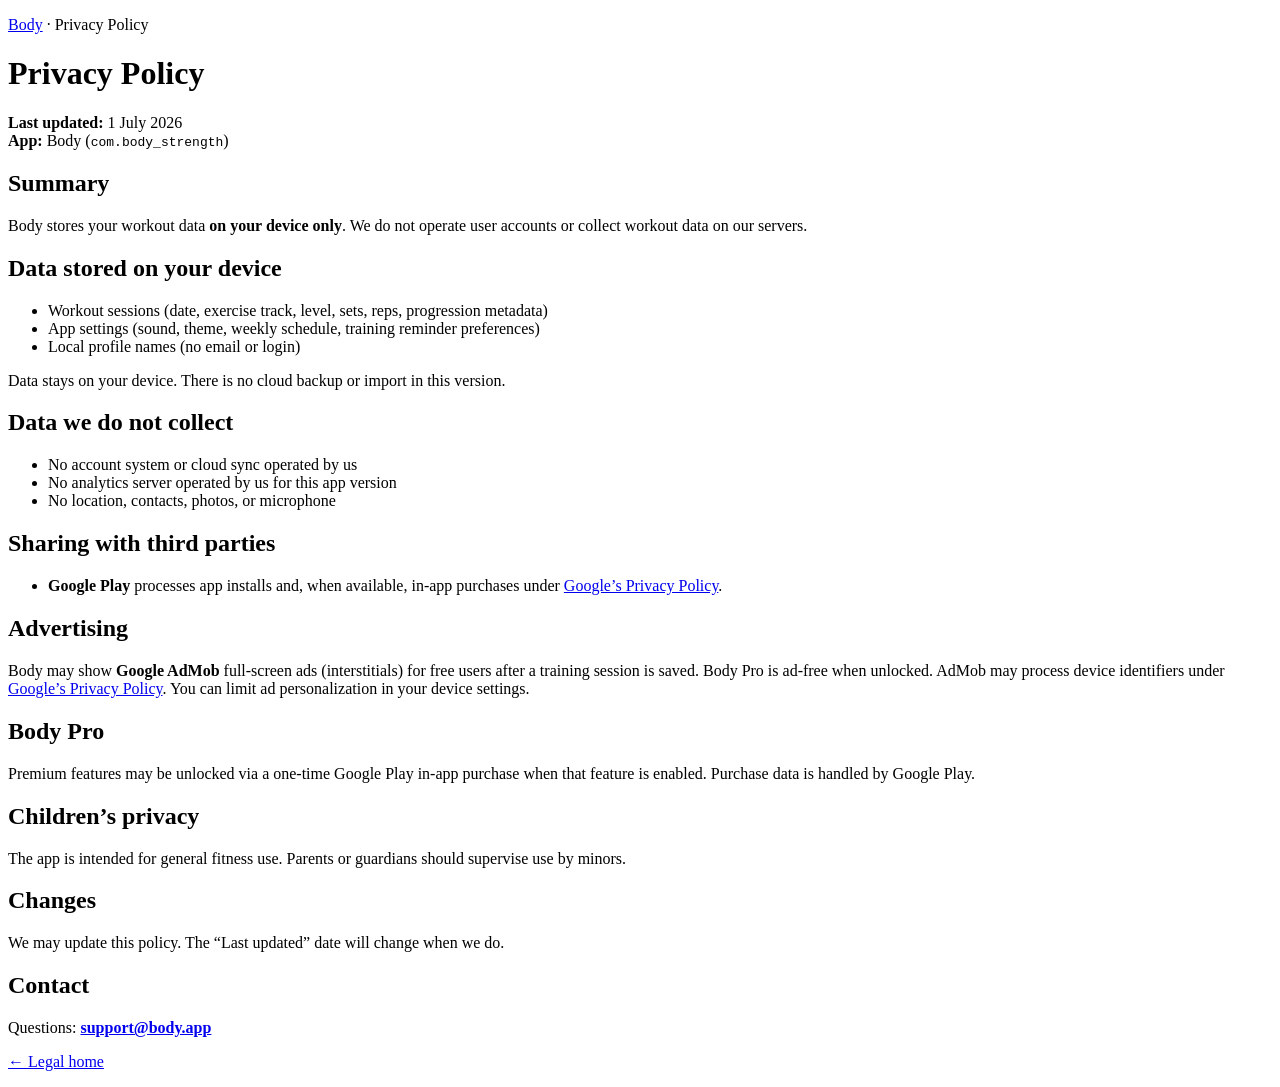
==== privacy.html @ ecf58af6 "Privacybeleid voor google play store" ====
<!DOCTYPE html>
<html lang="en">
  <head>
    <meta charset="utf-8" />
    <meta name="viewport" content="width=device-width, initial-scale=1" />
    <title>Body — Privacy Policy</title>
    <meta
      name="description"
      content="Privacy Policy for Body (com.body_strength). Workout data stays on your device."
    />
    <link rel="stylesheet" href="legal.css" />
  </head>
  <body>
    <main class="page policy">
      <header class="hero">
        <p class="eyebrow">
          <a href="index.html">Body</a> · Privacy Policy
        </p>
        <h1>Privacy Policy</h1>
        <p class="meta">
          <strong>Last updated:</strong> 1 July 2026<br />
          <strong>App:</strong> Body (<code>com.body_strength</code>)
        </p>
      </header>

      <section>
        <h2>Summary</h2>
        <p>
          Body stores your workout data <strong>on your device only</strong>. We
          do not operate user accounts or collect workout data on our servers.
        </p>
      </section>

      <section>
        <h2>Data stored on your device</h2>
        <ul>
          <li>
            Workout sessions (date, exercise track, level, sets, reps,
            progression metadata)
          </li>
          <li>
            App settings (sound, theme, weekly schedule, training reminder
            preferences)
          </li>
          <li>Local profile names (no email or login)</li>
        </ul>
        <p>
          Data stays on your device. There is no cloud backup or import in this
          version.
        </p>
      </section>

      <section>
        <h2>Data we do not collect</h2>
        <ul>
          <li>No account system or cloud sync operated by us</li>
          <li>No analytics server operated by us for this app version</li>
          <li>No location, contacts, photos, or microphone</li>
        </ul>
      </section>

      <section>
        <h2>Sharing with third parties</h2>
        <ul>
          <li>
            <strong>Google Play</strong> processes app installs and, when
            available, in-app purchases under
            <a
              href="https://policies.google.com/privacy"
              rel="noopener noreferrer"
              >Google&rsquo;s Privacy Policy</a
            >.
          </li>
        </ul>
      </section>

      <section>
        <h2>Advertising</h2>
        <p>
          Body may show <strong>Google AdMob</strong> full-screen ads
          (interstitials) for free users after a training session is saved. Body
          Pro is ad-free when unlocked. AdMob may process device identifiers
          under
          <a
            href="https://policies.google.com/privacy"
            rel="noopener noreferrer"
            >Google&rsquo;s Privacy Policy</a
          >. You can limit ad personalization in your device settings.
        </p>
      </section>

      <section>
        <h2>Body Pro</h2>
        <p>
          Premium features may be unlocked via a one-time Google Play in-app
          purchase when that feature is enabled. Purchase data is handled by
          Google Play.
        </p>
      </section>

      <section>
        <h2>Children&rsquo;s privacy</h2>
        <p>
          The app is intended for general fitness use. Parents or guardians
          should supervise use by minors.
        </p>
      </section>

      <section>
        <h2>Changes</h2>
        <p>
          We may update this policy. The &ldquo;Last updated&rdquo; date will
          change when we do.
        </p>
      </section>

      <section>
        <h2>Contact</h2>
        <p>
          Questions:
          <a href="mailto:support@body.app"><strong>support@body.app</strong></a>
        </p>
      </section>

      <footer class="footer">
        <p><a href="index.html">← Legal home</a></p>
      </footer>
    </main>
  </body>
</html>
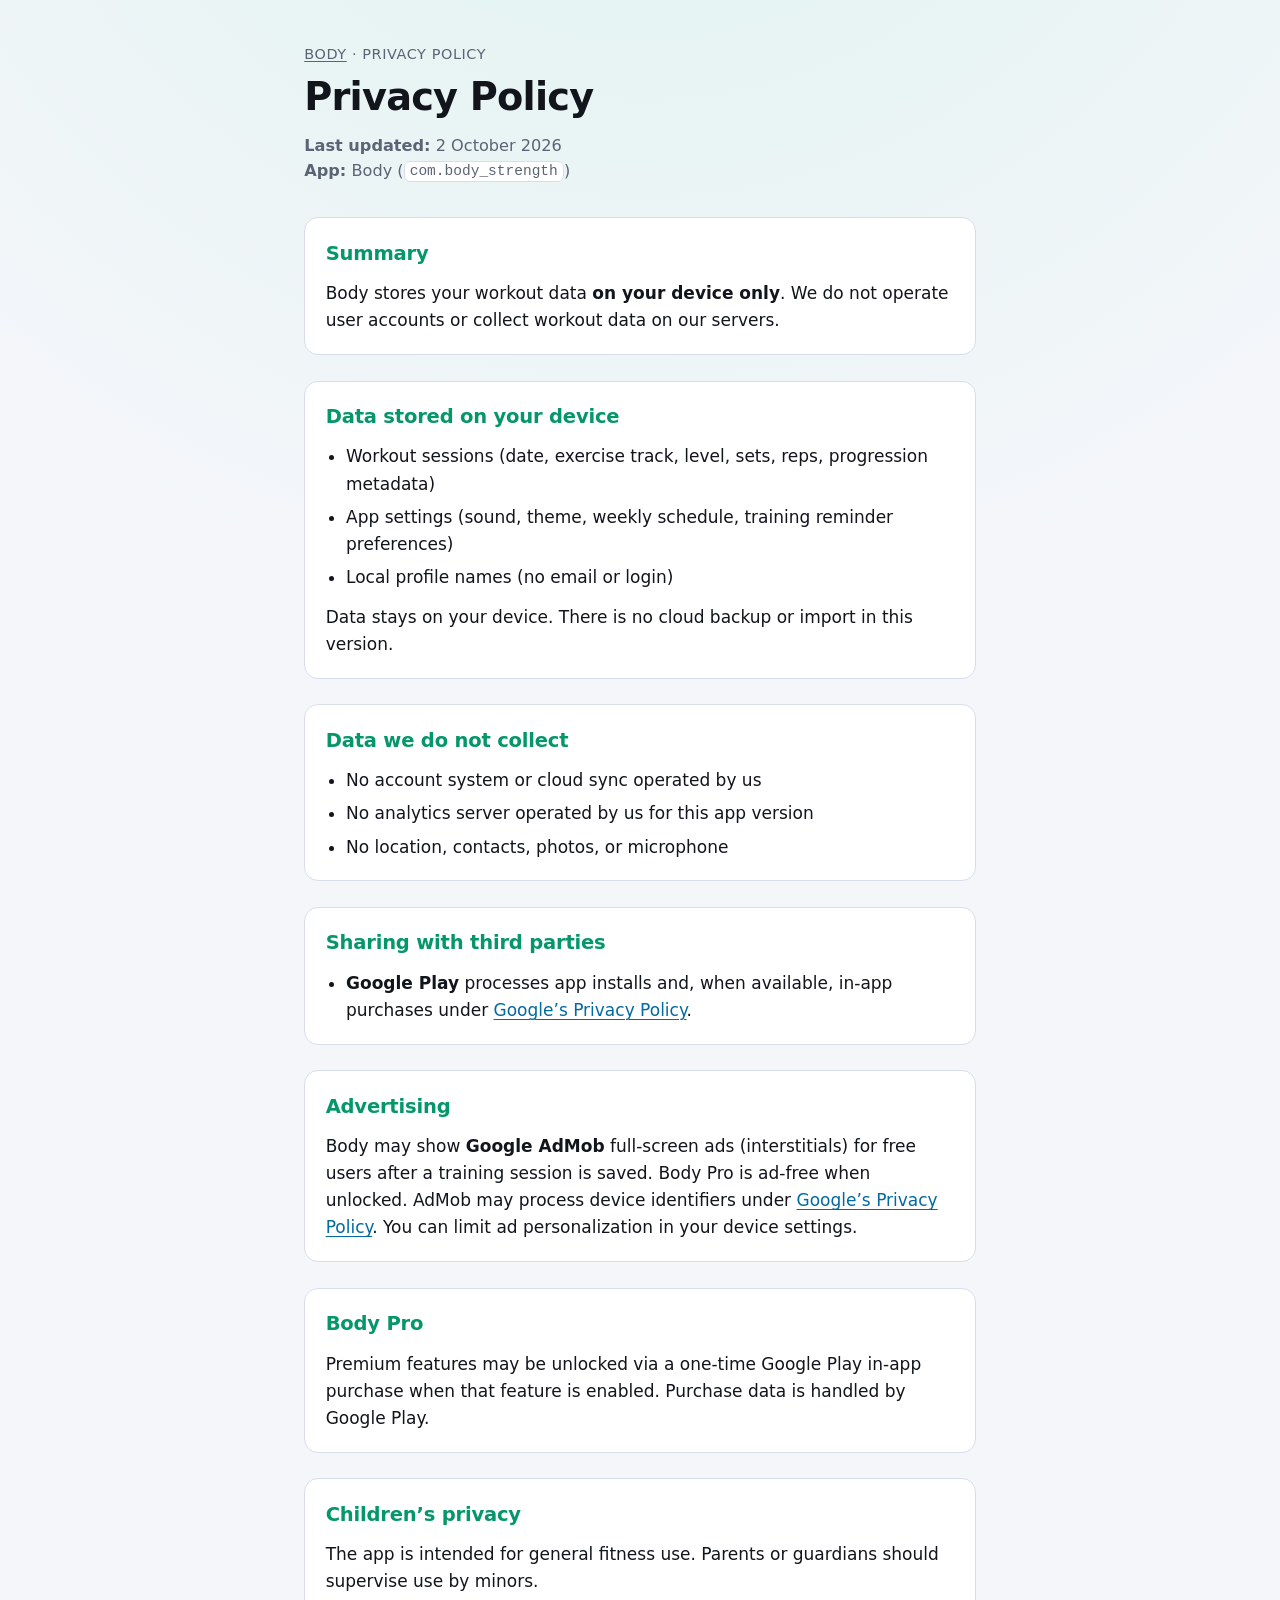
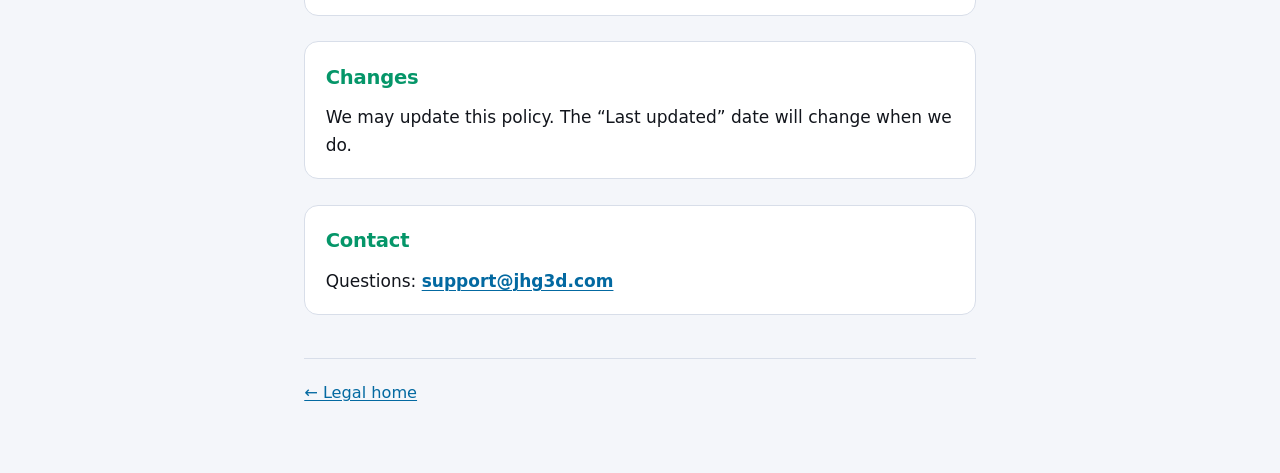
==== commit 888757cb: "Fix support contact to support@jhg3d.com Align GitHub Pages privacy/index with store-listing and app" ====
--- a/privacy.html
+++ b/privacy.html
@@ -18,7 +18,7 @@
         </p>
         <h1>Privacy Policy</h1>
         <p class="meta">
-          <strong>Last updated:</strong> 1 July 2026<br />
+          <strong>Last updated:</strong> 2 October 2026<br />
           <strong>App:</strong> Body (<code>com.body_strength</code>)
         </p>
       </header>
@@ -118,7 +118,7 @@
         <h2>Contact</h2>
         <p>
           Questions:
-          <a href="mailto:support@body.app"><strong>support@body.app</strong></a>
+          <a href="mailto:support@jhg3d.com"><strong>support@jhg3d.com</strong></a>
         </p>
       </section>
 
--- a/legal.css
+++ b/legal.css
@@ -0,0 +1,200 @@
+/* Body store legal pages — static, no build step */
+
+:root {
+  color-scheme: light dark;
+  --bg: #0f1218;
+  --surface: #171b24;
+  --text: #e8ecf4;
+  --muted: #9aa3b5;
+  --accent: #6ee7b7;
+  --accent-dim: #34d399;
+  --border: #2a3140;
+  --link: #7dd3fc;
+  --radius: 14px;
+  --max: 42rem;
+  --font: system-ui, -apple-system, "Segoe UI", Roboto, Ubuntu, Cantarell,
+    "Noto Sans", sans-serif;
+}
+
+@media (prefers-color-scheme: light) {
+  :root {
+    --bg: #f4f6fa;
+    --surface: #ffffff;
+    --text: #12151c;
+    --muted: #5b6475;
+    --accent: #059669;
+    --accent-dim: #047857;
+    --border: #d8dee9;
+    --link: #0369a1;
+  }
+}
+
+*,
+*::before,
+*::after {
+  box-sizing: border-box;
+}
+
+html {
+  font-size: 17px;
+  -webkit-text-size-adjust: 100%;
+}
+
+body {
+  margin: 0;
+  min-height: 100vh;
+  font-family: var(--font);
+  line-height: 1.6;
+  color: var(--text);
+  background:
+    radial-gradient(ellipse 80% 50% at 50% -20%, rgba(52, 211, 153, 0.12), transparent),
+    var(--bg);
+}
+
+a {
+  color: var(--link);
+  text-decoration-thickness: 1px;
+  text-underline-offset: 0.15em;
+}
+
+a:hover {
+  text-decoration-thickness: 2px;
+}
+
+code {
+  font-size: 0.9em;
+  padding: 0.1em 0.35em;
+  border-radius: 6px;
+  background: var(--surface);
+  border: 1px solid var(--border);
+}
+
+.page {
+  max-width: var(--max);
+  margin: 0 auto;
+  padding: 2.5rem 1.25rem 4rem;
+}
+
+.hero {
+  margin-bottom: 2rem;
+}
+
+.eyebrow {
+  margin: 0 0 0.5rem;
+  font-size: 0.85rem;
+  letter-spacing: 0.04em;
+  text-transform: uppercase;
+  color: var(--muted);
+}
+
+.eyebrow a {
+  color: var(--muted);
+}
+
+h1 {
+  margin: 0 0 0.75rem;
+  font-size: clamp(1.75rem, 4vw, 2.25rem);
+  line-height: 1.2;
+  letter-spacing: -0.02em;
+}
+
+h2 {
+  margin: 0 0 0.65rem;
+  font-size: 1.15rem;
+  letter-spacing: -0.01em;
+  color: var(--accent);
+}
+
+.lede,
+.meta {
+  margin: 0;
+  color: var(--muted);
+}
+
+.meta {
+  font-size: 0.95rem;
+  line-height: 1.55;
+}
+
+section {
+  margin: 0 0 1.5rem;
+  padding: 1.15rem 1.2rem;
+  background: var(--surface);
+  border: 1px solid var(--border);
+  border-radius: var(--radius);
+}
+
+section p:last-child,
+section ul:last-child {
+  margin-bottom: 0;
+}
+
+section p {
+  margin: 0 0 0.75rem;
+}
+
+ul {
+  margin: 0 0 0.75rem;
+  padding-left: 1.2rem;
+}
+
+li {
+  margin-bottom: 0.35rem;
+}
+
+li:last-child {
+  margin-bottom: 0;
+}
+
+.link-list {
+  list-style: none;
+  margin: 0;
+  padding: 0;
+}
+
+.card-link {
+  display: block;
+  padding: 1.2rem 1.25rem;
+  border-radius: var(--radius);
+  border: 1px solid var(--border);
+  background: var(--surface);
+  text-decoration: none;
+  color: inherit;
+  transition: border-color 0.15s ease, transform 0.15s ease;
+}
+
+.card-link:hover {
+  border-color: var(--accent-dim);
+  transform: translateY(-1px);
+  text-decoration: none;
+}
+
+.card-title {
+  display: block;
+  font-weight: 650;
+  font-size: 1.1rem;
+  margin-bottom: 0.35rem;
+  color: var(--accent);
+}
+
+.card-desc {
+  display: block;
+  color: var(--muted);
+  font-size: 0.95rem;
+}
+
+.footer {
+  margin-top: 2.5rem;
+  padding-top: 1.25rem;
+  border-top: 1px solid var(--border);
+  color: var(--muted);
+  font-size: 0.95rem;
+}
+
+.footer p {
+  margin: 0;
+}
+
+.policy section + section {
+  margin-top: 0;
+}
